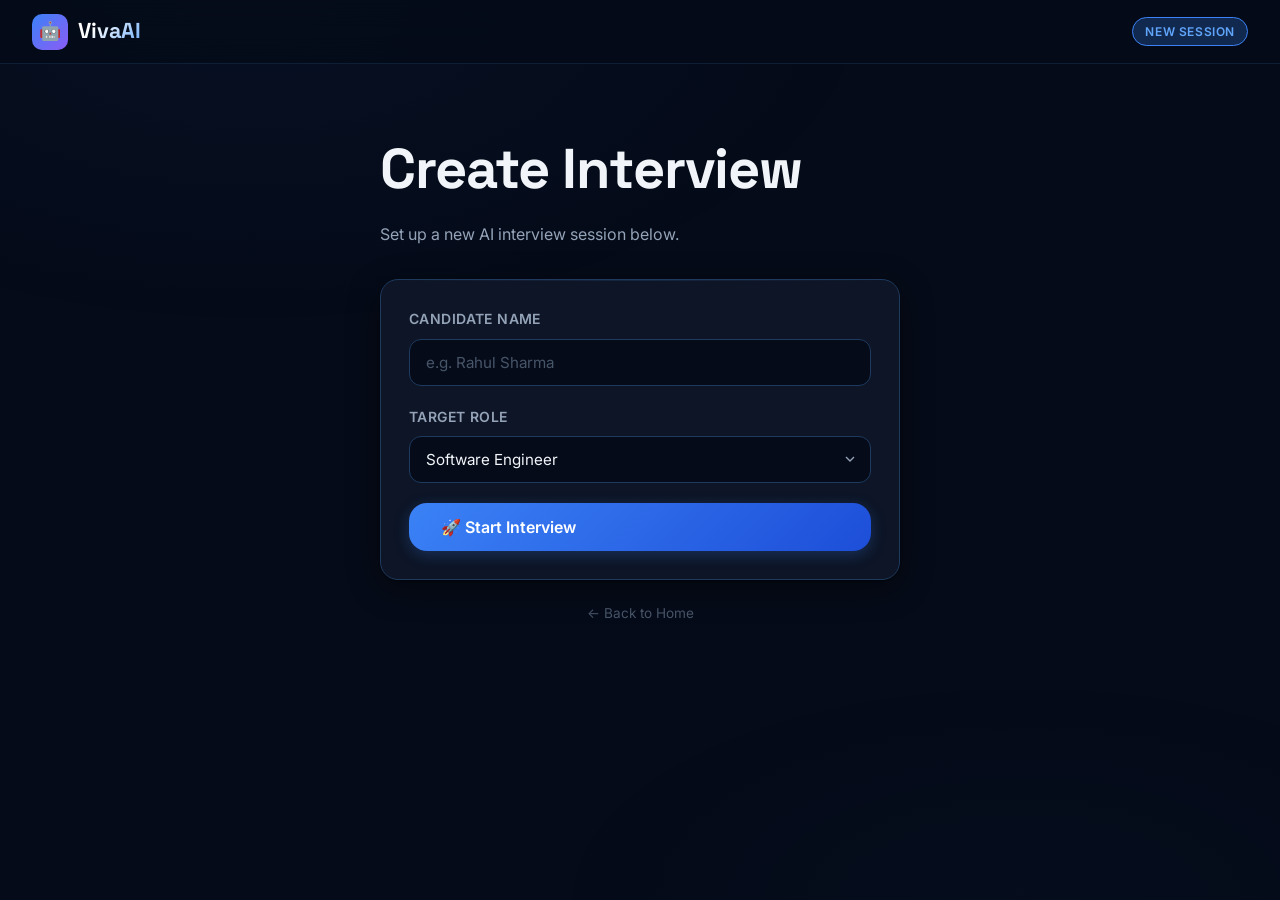
==== templates/create_interview.html @ 37ea0f2f "feat: add candidate dashboard and interview room" ====
<!DOCTYPE html>
<html lang="en">

<head>
    <meta charset="UTF-8">
    <meta name="viewport" content="width=device-width, initial-scale=1.0">
    <meta name="description" content="VivaAI — Create a new AI interview session">
    <title>VivaAI — Create Interview</title>
    <link rel="stylesheet" href="/static/css/style.css">
</head>

<body>

    <header class="header">
        <a class="logo" href="/">
            <div class="logo-icon">🤖</div>
            <span class="logo-text">VivaAI</span>
        </a>
        <span class="header-badge">New Session</span>
    </header>

    <main class="container" style="padding-top: 60px;">
        <div style="max-width: 520px; margin: 0 auto;">
            <h1 style="margin-bottom: 8px;">Create Interview</h1>
            <p style="color: var(--text-secondary); margin-bottom: 32px;">Set up a new AI interview session below.</p>

            <div class="card fade-in">
                <div id="statusMsg" class="status-msg"></div>

                <div class="form-group">
                    <label class="form-label" for="candidateName">Candidate Name</label>
                    <input class="form-input" id="candidateName" type="text" placeholder="e.g. Rahul Sharma"
                        autocomplete="name">
                </div>

                <div class="form-group">
                    <label class="form-label" for="role">Target Role</label>
                    <select class="form-input" id="role">
                        <option value="Software Engineer">Software Engineer</option>
                        <option value="Frontend Developer">Frontend Developer</option>
                        <option value="Backend Developer">Backend Developer</option>
                        <option value="Full Stack Developer">Full Stack Developer</option>
                        <option value="Data Scientist">Data Scientist</option>
                        <option value="Machine Learning Engineer">Machine Learning Engineer</option>
                        <option value="DevOps Engineer">DevOps Engineer</option>
                        <option value="Product Manager">Product Manager</option>
                        <option value="UI/UX Designer">UI/UX Designer</option>
                        <option value="Business Analyst">Business Analyst</option>
                    </select>
                </div>

                <button class="btn btn-primary btn-lg" id="startBtn" onclick="createInterview()" style="width: 100%;">
                    🚀 Start Interview
                </button>
            </div>

            <div style="text-align: center; margin-top: 20px;">
                <a href="/" style="color: var(--text-muted); font-size: 0.85rem; text-decoration: none;">← Back to
                    Home</a>
            </div>
        </div>
    </main>

    <script>
        function showStatus(msg, type = "info") {
            const el = document.getElementById("statusMsg");
            el.textContent = msg;
            el.className = `status-msg status-${type}`;
            el.style.display = "block";
        }

        async function createInterview() {
            const name = document.getElementById("candidateName").value.trim();
            const role = document.getElementById("role").value;

            if (!name) {
                showStatus("Please enter your name.", "warning");
                return;
            }

            const btn = document.getElementById("startBtn");
            btn.disabled = true;
            btn.textContent = "Creating…";

            const roomId = Math.random().toString(36).substring(2, 8).toUpperCase();

            try {
                const res = await fetch("/api/interview/create", {
                    method: "POST",
                    headers: { "Content-Type": "application/json" },
                    body: JSON.stringify({ room_id: roomId, role, candidate_name: name })
                });
                const data = await res.json();
                if (data.status === "created") {
                    window.location.href = `/interview/${data.room_id}`;
                } else {
                    throw new Error(data.error || "Unknown error");
                }
            } catch (err) {
                showStatus("Error: " + err.message, "error");
                btn.disabled = false;
                btn.textContent = "🚀 Start Interview";
            }
        }
    </script>

</body>

</html>
---- static/css/style.css ----
/* VivaAI — Premium Design System */

@import url('https://fonts.googleapis.com/css2?family=Inter:wght@300;400;500;600;700;800&family=Space+Grotesk:wght@400;500;600;700&display=swap');

/* ── Tokens ─────────────────────────────────────────── */
:root {
    --bg-base:      #050b18;
    --bg-card:      #0d1526;
    --bg-elevated:  #111d35;
    --bg-hover:     #1a2848;

    --accent:       #3b82f6;
    --accent-glow:  #3b82f640;
    --accent-dark:  #1d4ed8;
    --accent-light: #60a5fa;

    --success:      #10b981;
    --warning:      #f59e0b;
    --danger:       #ef4444;
    --info:         #06b6d4;

    --text-primary:   #f1f5f9;
    --text-secondary: #94a3b8;
    --text-muted:     #475569;

    --border:       #1e3a5f;
    --border-light: #2d5a8e40;

    --radius-sm:  8px;
    --radius-md:  12px;
    --radius-lg:  18px;
    --radius-xl:  24px;

    --shadow-card: 0 1px 3px rgba(0,0,0,.5), 0 8px 32px rgba(0,0,0,.4);
    --shadow-glow: 0 0 40px rgba(59,130,246,.15);

    --transition: 0.2s cubic-bezier(0.4, 0, 0.2, 1);
}

/* ── Reset ───────────────────────────────────────────── */
*, *::before, *::after { box-sizing: border-box; margin: 0; padding: 0; }

html { scroll-behavior: smooth; }

body {
    font-family: 'Inter', sans-serif;
    background: var(--bg-base);
    color: var(--text-primary);
    min-height: 100vh;
    line-height: 1.6;
    -webkit-font-smoothing: antialiased;
}

/* ── Background gradient ─────────────────────────────── */
body::before {
    content: '';
    position: fixed;
    inset: 0;
    background:
        radial-gradient(ellipse 80% 60% at 20% 0%, #1e3a8a1a 0%, transparent 60%),
        radial-gradient(ellipse 60% 40% at 80% 100%, #0e1f4a18 0%, transparent 60%);
    pointer-events: none;
    z-index: 0;
}

/* ── Typography ──────────────────────────────────────── */
h1, h2, h3, h4 {
    font-family: 'Space Grotesk', sans-serif;
    font-weight: 700;
    letter-spacing: -0.02em;
}

h1 { font-size: clamp(2rem, 5vw, 3.5rem); }
h2 { font-size: clamp(1.4rem, 3vw, 2rem); }
h3 { font-size: 1.25rem; }

/* ── Layout ──────────────────────────────────────────── */
.container {
    max-width: 1200px;
    margin: 0 auto;
    padding: 0 24px;
    position: relative;
    z-index: 1;
}

/* ── Header ──────────────────────────────────────────── */
.header {
    background: rgba(5, 11, 24, 0.85);
    backdrop-filter: blur(16px);
    -webkit-backdrop-filter: blur(16px);
    border-bottom: 1px solid var(--border-light);
    padding: 0 32px;
    height: 64px;
    display: flex;
    align-items: center;
    justify-content: space-between;
    position: sticky;
    top: 0;
    z-index: 100;
}

.logo {
    display: flex;
    align-items: center;
    gap: 10px;
    text-decoration: none;
    color: var(--text-primary);
}

.logo-icon {
    width: 36px;
    height: 36px;
    background: linear-gradient(135deg, var(--accent), #8b5cf6);
    border-radius: 10px;
    display: flex;
    align-items: center;
    justify-content: center;
    font-size: 18px;
}

.logo-text {
    font-family: 'Space Grotesk', sans-serif;
    font-size: 1.35rem;
    font-weight: 700;
    background: linear-gradient(135deg, #fff 30%, var(--accent-light));
    -webkit-background-clip: text;
    -webkit-text-fill-color: transparent;
    background-clip: text;
}

.header-badge {
    background: var(--accent-glow);
    border: 1px solid var(--accent);
    color: var(--accent-light);
    padding: 4px 12px;
    border-radius: 999px;
    font-size: 0.75rem;
    font-weight: 600;
    letter-spacing: 0.05em;
    text-transform: uppercase;
}

/* ── Cards ───────────────────────────────────────────── */
.card {
    background: var(--bg-card);
    border: 1px solid var(--border);
    border-radius: var(--radius-lg);
    padding: 28px;
    box-shadow: var(--shadow-card);
    position: relative;
    overflow: hidden;
}

.card::before {
    content: '';
    position: absolute;
    top: 0; left: 0; right: 0;
    height: 1px;
    background: linear-gradient(90deg, transparent, var(--border-light), transparent);
}

.card-elevated {
    background: var(--bg-elevated);
    border-color: var(--border);
}

/* ── Buttons ─────────────────────────────────────────── */
.btn {
    display: inline-flex;
    align-items: center;
    gap: 8px;
    padding: 11px 22px;
    border: none;
    border-radius: var(--radius-md);
    font-family: 'Inter', sans-serif;
    font-size: 0.9rem;
    font-weight: 600;
    cursor: pointer;
    transition: all var(--transition);
    text-decoration: none;
    white-space: nowrap;
    position: relative;
    overflow: hidden;
}

.btn::after {
    content: '';
    position: absolute;
    inset: 0;
    background: white;
    opacity: 0;
    transition: opacity var(--transition);
}

.btn:hover::after { opacity: 0.06; }
.btn:active::after { opacity: 0.12; }

.btn-primary {
    background: linear-gradient(135deg, var(--accent), var(--accent-dark));
    color: white;
    box-shadow: 0 4px 15px var(--accent-glow);
}

.btn-primary:hover {
    box-shadow: 0 4px 25px rgba(59,130,246,.4);
    transform: translateY(-1px);
}

.btn-success {
    background: linear-gradient(135deg, var(--success), #059669);
    color: white;
    box-shadow: 0 4px 15px rgba(16,185,129,.25);
}

.btn-danger {
    background: linear-gradient(135deg, var(--danger), #dc2626);
    color: white;
    box-shadow: 0 4px 15px rgba(239,68,68,.25);
}

.btn-ghost {
    background: var(--bg-elevated);
    color: var(--text-secondary);
    border: 1px solid var(--border);
}

.btn-ghost:hover {
    color: var(--text-primary);
    border-color: var(--accent);
}

.btn-lg {
    padding: 14px 32px;
    font-size: 1rem;
    border-radius: var(--radius-lg);
}

.btn-sm {
    padding: 7px 14px;
    font-size: 0.8rem;
}

.btn:disabled {
    opacity: 0.4;
    cursor: not-allowed;
    transform: none !important;
    box-shadow: none !important;
}

.btn.recording {
    animation: pulse-record 1.5s ease-in-out infinite;
    background: linear-gradient(135deg, var(--danger), #dc2626) !important;
}

@keyframes pulse-record {
    0%, 100% { box-shadow: 0 0 0 0 rgba(239,68,68,0.4); }
    50%       { box-shadow: 0 0 0 10px rgba(239,68,68,0); }
}

/* ── Form Controls ───────────────────────────────────── */
.form-group {
    display: flex;
    flex-direction: column;
    gap: 8px;
    margin-bottom: 20px;
}

.form-label {
    font-size: 0.875rem;
    font-weight: 600;
    color: var(--text-secondary);
    letter-spacing: 0.03em;
    text-transform: uppercase;
}

.form-input {
    padding: 13px 16px;
    background: var(--bg-base);
    border: 1px solid var(--border);
    border-radius: var(--radius-md);
    color: var(--text-primary);
    font-family: 'Inter', sans-serif;
    font-size: 0.95rem;
    transition: all var(--transition);
    outline: none;
}

.form-input:focus {
    border-color: var(--accent);
    box-shadow: 0 0 0 3px var(--accent-glow);
}

.form-input::placeholder { color: var(--text-muted); }

select.form-input {
    cursor: pointer;
    appearance: none;
    background-image: url("data:image/svg+xml,%3Csvg xmlns='http://www.w3.org/2000/svg' width='16' height='16' viewBox='0 0 24 24' fill='none' stroke='%2394a3b8' stroke-width='2'%3E%3Cpolyline points='6,9 12,15 18,9'%3E%3C/polyline%3E%3C/svg%3E");
    background-repeat: no-repeat;
    background-position: right 12px center;
    padding-right: 40px;
}

/* ── Video Grid ──────────────────────────────────────── */
.video-grid {
    display: grid;
    grid-template-columns: 1fr 1fr;
    gap: 16px;
    margin-bottom: 20px;
}

.video-wrapper {
    position: relative;
    border-radius: var(--radius-lg);
    overflow: hidden;
    background: #000;
    border: 1px solid var(--border);
    aspect-ratio: 16/9;
}

.video-wrapper video {
    width: 100%;
    height: 100%;
    object-fit: cover;
    display: block;
}

.video-label {
    position: absolute;
    bottom: 12px;
    left: 12px;
    background: rgba(5,11,24,.8);
    backdrop-filter: blur(6px);
    padding: 4px 10px;
    border-radius: 999px;
    font-size: 0.75rem;
    font-weight: 600;
    color: var(--text-primary);
    border: 1px solid var(--border-light);
}

.video-placeholder {
    position: absolute;
    inset: 0;
    display: flex;
    flex-direction: column;
    align-items: center;
    justify-content: center;
    color: var(--text-muted);
    gap: 8px;
    font-size: 0.875rem;
}

.video-placeholder-icon {
    font-size: 40px;
    opacity: 0.5;
}

/* ── Control Bar ─────────────────────────────────────── */
.control-bar {
    display: flex;
    align-items: center;
    justify-content: center;
    gap: 12px;
    flex-wrap: wrap;
    padding: 16px;
    background: var(--bg-elevated);
    border-radius: var(--radius-lg);
    border: 1px solid var(--border);
    margin-bottom: 20px;
}

/* ── Question Box ────────────────────────────────────── */
.question-box {
    background: var(--bg-elevated);
    border: 1px solid var(--border);
    border-radius: var(--radius-lg);
    padding: 24px;
    margin-bottom: 20px;
    position: relative;
}

.question-header {
    display: flex;
    align-items: center;
    justify-content: space-between;
    margin-bottom: 16px;
    gap: 12px;
    flex-wrap: wrap;
}

.question-label {
    font-size: 0.75rem;
    font-weight: 700;
    color: var(--accent-light);
    text-transform: uppercase;
    letter-spacing: 0.1em;
}

#question {
    font-size: 1.1rem;
    line-height: 1.7;
    color: var(--text-primary);
    min-height: 60px;
}

/* ── AI Indicator ────────────────────────────────────── */
.ai-indicator {
    display: inline-flex;
    align-items: center;
    gap: 6px;
    padding: 5px 12px;
    border-radius: 999px;
    font-size: 0.78rem;
    font-weight: 600;
    transition: all var(--transition);
}

.ai-thinking { background: rgba(245,158,11,.15); color: var(--warning); border: 1px solid rgba(245,158,11,.3); }
.ai-speaking { background: rgba(59,130,246,.15); color: var(--accent-light); border: 1px solid rgba(59,130,246,.3); animation: breathing 2s ease-in-out infinite; }
.ai-waiting  { background: rgba(16,185,129,.15); color: var(--success); border: 1px solid rgba(16,185,129,.3); }
.ai-done     { background: rgba(16,185,129,.15); color: var(--success); border: 1px solid rgba(16,185,129,.3); }
.ai-error    { background: rgba(239,68,68,.15); color: var(--danger); border: 1px solid rgba(239,68,68,.3); }

@keyframes breathing {
    0%, 100% { opacity: 1; }
    50% { opacity: 0.6; }
}

/* ── Progress ────────────────────────────────────────── */
.progress-bar-wrap {
    background: var(--bg-base);
    border-radius: 999px;
    height: 6px;
    overflow: hidden;
    margin-top: 12px;
}

.progress-bar-fill {
    height: 100%;
    background: linear-gradient(90deg, var(--accent), #8b5cf6);
    border-radius: 999px;
    transition: width 0.5s ease;
    width: 0%;
}

/* ── Timer ───────────────────────────────────────────── */
.timer-display {
    font-family: 'Space Grotesk', sans-serif;
    font-size: 1.5rem;
    font-weight: 700;
    color: var(--text-primary);
    letter-spacing: 0.05em;
    background: var(--bg-base);
    border: 1px solid var(--border);
    padding: 6px 16px;
    border-radius: var(--radius-md);
}

.timer-urgent {
    color: var(--danger) !important;
    border-color: rgba(239,68,68,.4) !important;
    animation: pulse-urgent 1s ease-in-out infinite;
}

@keyframes pulse-urgent {
    0%, 100% { opacity: 1; }
    50% { opacity: 0.7; }
}

/* ── Transcript ──────────────────────────────────────── */
.transcript-box {
    background: var(--bg-base);
    border: 1px solid var(--border);
    border-radius: var(--radius-md);
    padding: 14px 16px;
    margin-top: 12px;
    min-height: 50px;
    font-size: 0.9rem;
    color: var(--text-secondary);
    font-style: italic;
    line-height: 1.6;
    transition: all var(--transition);
}

.answer-display {
    background: rgba(16,185,129,.08);
    border: 1px solid rgba(16,185,129,.2);
    border-radius: var(--radius-md);
    padding: 12px 16px;
    margin-top: 10px;
    font-size: 0.88rem;
    color: var(--success);
    display: none;
}

/* ── Status Message ──────────────────────────────────── */
.status-msg {
    padding: 10px 16px;
    border-radius: var(--radius-md);
    font-size: 0.875rem;
    font-weight: 500;
    margin-bottom: 12px;
    display: none;
    animation: fadeInDown 0.3s ease;
}

.status-info    { background: rgba(6,182,212,.12); border: 1px solid rgba(6,182,212,.3); color: var(--info); }
.status-success { background: rgba(16,185,129,.12); border: 1px solid rgba(16,185,129,.3); color: var(--success); }
.status-warning { background: rgba(245,158,11,.12); border: 1px solid rgba(245,158,11,.3); color: var(--warning); }
.status-error   { background: rgba(239,68,68,.12); border: 1px solid rgba(239,68,68,.3); color: var(--danger); }

@keyframes fadeInDown {
    from { transform: translateY(-8px); opacity: 0; }
    to   { transform: translateY(0); opacity: 1; }
}

/* ── Report Section ──────────────────────────────────── */
.report-section {
    display: none;
    margin-top: 24px;
    animation: fadeIn 0.5s ease;
}

.report-header {
    display: flex;
    align-items: center;
    gap: 12px;
    margin-bottom: 20px;
}

.report-badge {
    background: linear-gradient(135deg, var(--success), #059669);
    color: white;
    padding: 4px 12px;
    border-radius: 999px;
    font-size: 0.75rem;
    font-weight: 700;
    text-transform: uppercase;
    letter-spacing: 0.05em;
}

#reportContent p {
    color: var(--text-secondary);
    margin-bottom: 8px;
    line-height: 1.7;
    font-size: 0.9rem;
}

#reportContent p:empty { display: none; }

audio {
    width: 100%;
    border-radius: var(--radius-md);
    margin-top: 12px;
    filter: invert(1) hue-rotate(180deg);
    opacity: 0.8;
}

/* ── Hero section ────────────────────────────────────── */
.hero {
    padding: 80px 0 60px;
    text-align: center;
}

.hero-eyebrow {
    display: inline-flex;
    align-items: center;
    gap: 8px;
    background: var(--accent-glow);
    border: 1px solid rgba(59,130,246,.3);
    color: var(--accent-light);
    padding: 6px 16px;
    border-radius: 999px;
    font-size: 0.8rem;
    font-weight: 600;
    letter-spacing: 0.06em;
    text-transform: uppercase;
    margin-bottom: 24px;
}

.hero-title {
    margin-bottom: 18px;
    background: linear-gradient(135deg, #fff 40%, var(--accent-light) 80%, #8b5cf6);
    -webkit-background-clip: text;
    -webkit-text-fill-color: transparent;
    background-clip: text;
}

.hero-subtitle {
    color: var(--text-secondary);
    font-size: 1.15rem;
    max-width: 520px;
    margin: 0 auto 40px;
    line-height: 1.7;
}

/* ── Create form ─────────────────────────────────────── */
.create-card {
    max-width: 520px;
    margin: 0 auto;
}

.features-grid {
    display: grid;
    grid-template-columns: repeat(3, 1fr);
    gap: 16px;
    margin-top: 48px;
}

.feature-card {
    background: var(--bg-card);
    border: 1px solid var(--border);
    border-radius: var(--radius-lg);
    padding: 20px;
    text-align: center;
    transition: all var(--transition);
}

.feature-card:hover {
    border-color: var(--accent);
    transform: translateY(-2px);
    box-shadow: var(--shadow-glow);
}

.feature-icon {
    font-size: 28px;
    margin-bottom: 10px;
}

.feature-title {
    font-size: 0.9rem;
    font-weight: 600;
    color: var(--text-primary);
    margin-bottom: 6px;
}

.feature-desc {
    font-size: 0.8rem;
    color: var(--text-muted);
    line-height: 1.5;
}

/* ── Interview layout ────────────────────────────────── */
.interview-layout {
    display: grid;
    grid-template-columns: 1.2fr 1fr;
    gap: 20px;
    padding: 24px 0;
}

.interview-left {}
.interview-right {}

.meta-row {
    display: flex;
    align-items: center;
    gap: 12px;
    margin-bottom: 16px;
    flex-wrap: wrap;
}

.meta-badge {
    background: var(--bg-elevated);
    border: 1px solid var(--border);
    color: var(--text-secondary);
    padding: 5px 12px;
    border-radius: 999px;
    font-size: 0.78rem;
    font-weight: 600;
}

/* ── Animations ──────────────────────────────────────── */
@keyframes fadeIn {
    from { opacity: 0; transform: translateY(10px); }
    to   { opacity: 1; transform: translateY(0); }
}

.fade-in { animation: fadeIn 0.4s ease; }

/* ── Scrollbar ───────────────────────────────────────── */
::-webkit-scrollbar { width: 6px; }
::-webkit-scrollbar-track { background: var(--bg-base); }
::-webkit-scrollbar-thumb { background: var(--border); border-radius: 999px; }
::-webkit-scrollbar-thumb:hover { background: var(--text-muted); }

/* ── Responsive ──────────────────────────────────────── */
@media (max-width: 900px) {
    .interview-layout { grid-template-columns: 1fr; }
    .video-grid       { grid-template-columns: 1fr; }
    .features-grid    { grid-template-columns: 1fr; }
}

@media (max-width: 600px) {
    .header { padding: 0 16px; }
    .container { padding: 0 16px; }
    .hero { padding: 48px 0 32px; }
    .control-bar { gap: 8px; }
    .btn { padding: 9px 16px; font-size: 0.825rem; }
}
.btn:hover {
    transform: scale(1.05);
    transition: 0.2s ease;
}
.section-head {
    display: flex;
    justify-content: space-between;
    align-items: end;
    gap: 20px;
    margin-bottom: 20px;
}

.candidate-grid {
    display: grid;
    grid-template-columns: repeat(auto-fit, minmax(280px, 1fr));
    gap: 18px;
}

.candidate-card {
    min-height: 310px;
    display: flex;
    flex-direction: column;
}

.candidate-topline {
    display: flex;
    justify-content: space-between;
    gap: 12px;
    align-items: start;
    margin-bottom: 16px;
}

.candidate-topline p,
.topic-list {
    color: var(--text-secondary);
    font-size: 0.9rem;
}

.candidate-stats {
    display: grid;
    grid-template-columns: repeat(3, 1fr);
    gap: 8px;
    margin-bottom: 16px;
}

.candidate-stats span {
    background: var(--bg-base);
    border: 1px solid var(--border);
    border-radius: var(--radius-md);
    color: var(--text-secondary);
    font-size: 0.78rem;
    padding: 8px;
    text-align: center;
}

.topic-list {
    margin-bottom: 8px;
}

.journey-card h3 {
    margin-bottom: 14px;
}

.journey-list {
    display: grid;
    gap: 8px;
}

.journey-item {
    border: 1px solid var(--border);
    background: var(--bg-base);
    border-radius: var(--radius-md);
    padding: 10px 12px;
    color: var(--text-secondary);
}

.journey-item span {
    display: block;
    font-size: 0.74rem;
    color: var(--text-muted);
    margin-bottom: 2px;
}

.journey-item strong {
    font-size: 0.88rem;
    color: var(--text-secondary);
}

.journey-item.active {
    border-color: var(--accent);
    box-shadow: 0 0 0 3px var(--accent-glow);
}

.journey-item.active strong {
    color: var(--text-primary);
}

.journey-item.done {
    border-color: rgba(16,185,129,.35);
    background: rgba(16,185,129,.08);
}

#typedAnswer {
    resize: vertical;
    min-height: 150px;
}

#reportContent h4 {
    margin: 18px 0 8px;
    color: var(--text-primary);
}

#reportContent ul {
    margin-left: 20px;
    color: var(--text-secondary);
}

#reportContent li {
    margin-bottom: 6px;
}
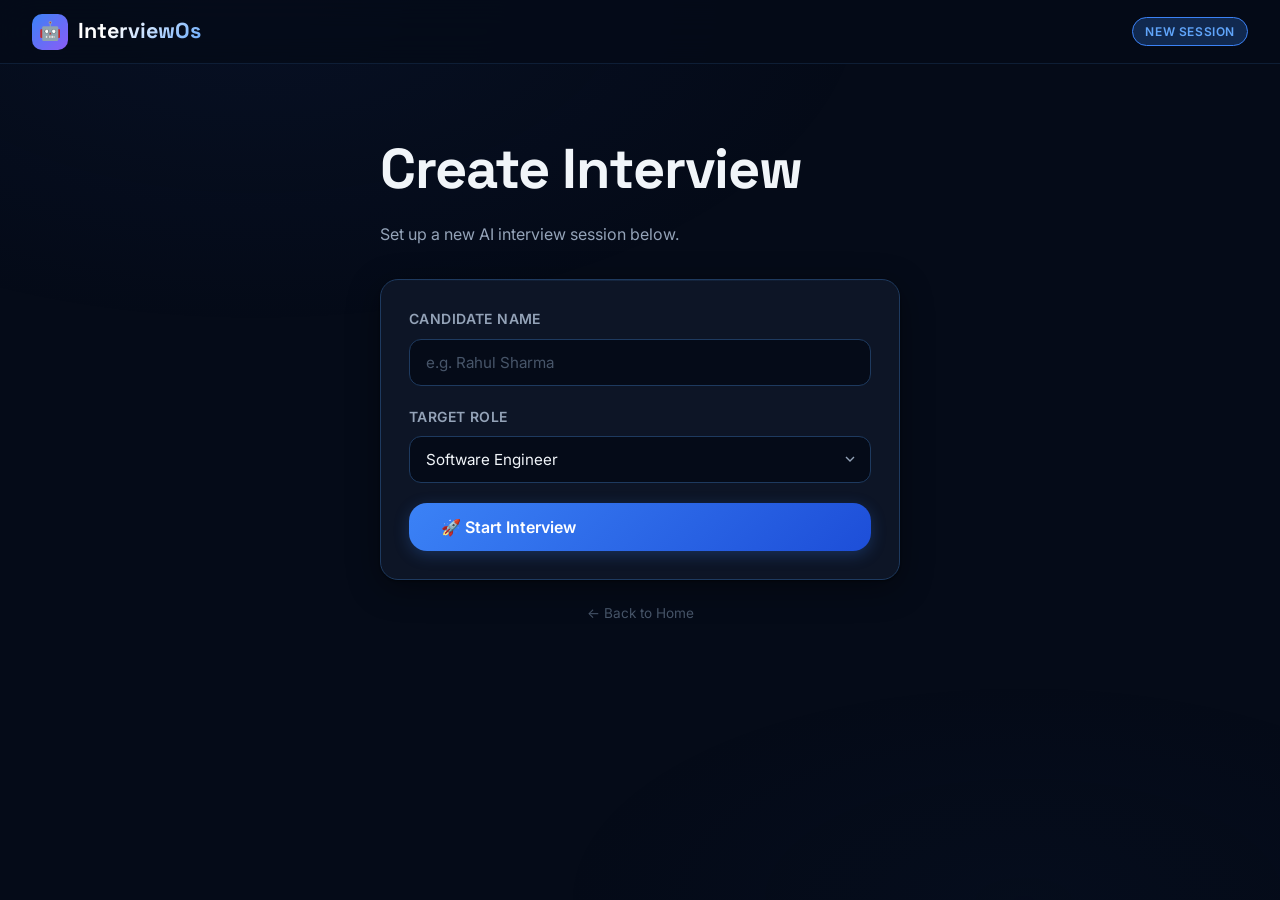
==== commit 0c70095e: "chore: clean InterviewOS branding and config" ====
--- a/templates/create_interview.html
+++ b/templates/create_interview.html
@@ -4,8 +4,8 @@
 <head>
     <meta charset="UTF-8">
     <meta name="viewport" content="width=device-width, initial-scale=1.0">
-    <meta name="description" content="VivaAI — Create a new AI interview session">
-    <title>VivaAI — Create Interview</title>
+    <meta name="description" content="InterviewOs — Create a new AI interview session">
+    <title>InterviewOs — Create Interview</title>
     <link rel="stylesheet" href="/static/css/style.css">
 </head>
 
@@ -14,7 +14,7 @@
     <header class="header">
         <a class="logo" href="/">
             <div class="logo-icon">🤖</div>
-            <span class="logo-text">VivaAI</span>
+            <span class="logo-text">InterviewOs</span>
         </a>
         <span class="header-badge">New Session</span>
     </header>
--- a/static/css/style.css
+++ b/static/css/style.css
@@ -1,4 +1,4 @@
-/* VivaAI — Premium Design System */
+/* InterviewOs — Premium Design System */
 
 @import url('https://fonts.googleapis.com/css2?family=Inter:wght@300;400;500;600;700;800&family=Space+Grotesk:wght@400;500;600;700&display=swap');
 
